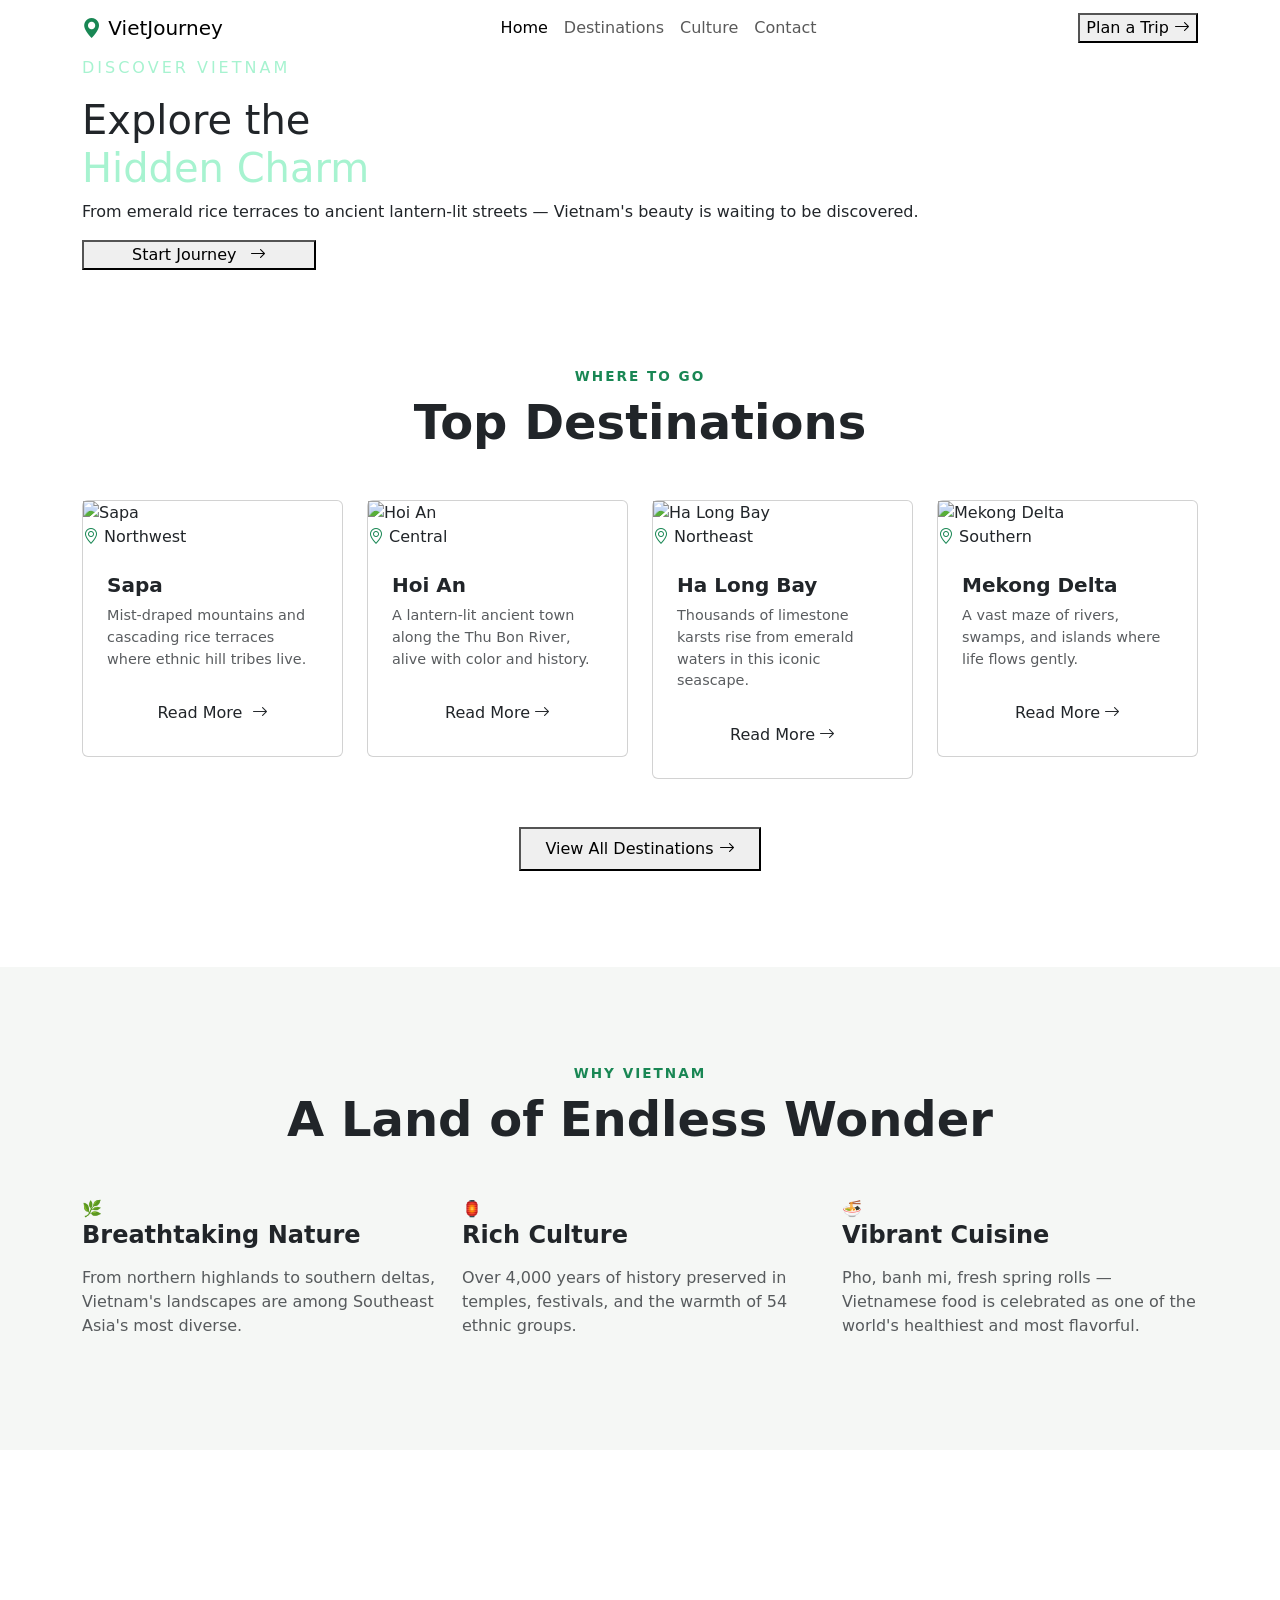
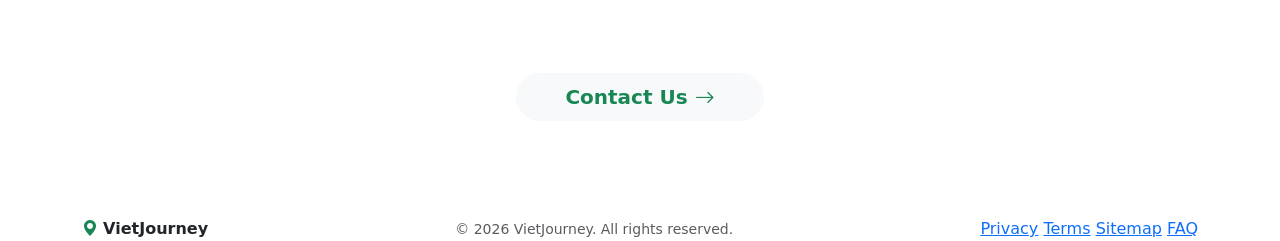
==== index.html @ a38e1f39 "Add files via upload" ====
<!DOCTYPE html>
<html lang="vi">
<head>
    <meta charset="UTF-8">
    <meta name="viewport" content="width=device-width, initial-scale=1.0">
    <title>VietJourney | Khám phá vẻ đẹp tiềm ẩn</title>
    
    <!-- Google Fonts: Plus Jakarta Sans -->
    <link rel="preconnect" href="https://fonts.googleapis.com">
    <link rel="preconnect" href="https://fonts.gstatic.com" crossorigin>
    <link href="https://fonts.googleapis.com/css2?family=Playfair+Display:ital,wght@0,400;0,600;0,700;1,400&family=Plus+Jakarta+Sans:wght@400;500;600;700&display=swap" rel="stylesheet">
    
    <!-- Bootstrap 5 CSS -->
    <link href="https://cdn.jsdelivr.net/npm/bootstrap@5.3.2/dist/css/bootstrap.min.css" rel="stylesheet">
    
    <!-- Bootstrap Icons -->
    <link rel="stylesheet" href="https://cdn.jsdelivr.net/npm/bootstrap-icons@1.11.1/font/bootstrap-icons.css">
    <link rel="stylesheet" href="assets/css/style.css">

</head>
<body>

    <!-- THỂ ĐIỀU HƯỚNG (NAVBAR) -->
    <nav class="navbar navbar-expand-lg sticky-top">
        <div class="container">
            <a class="navbar-brand" href="index.html">
                <i class="bi bi-geo-alt-fill text-success"></i> VietJourney
            </a>
            <button class="navbar-toggler" type="button" data-bs-toggle="collapse" data-bs-target="#navbarNav">
                <span class="navbar-toggler-icon"></span>
            </button>
            <div class="collapse navbar-collapse justify-content-center" id="navbarNav">
                <ul class="navbar-nav">
                    <li class="nav-item"><a class="nav-link active" href="index.html">Home</a></li>
                    <li class="nav-item"><a class="nav-link" href="destinations.html">Destinations</a></li>
                    <li class="nav-item"><a class="nav-link" href="culture.html">Culture</a></li>
                    <li class="nav-item"><a class="nav-link" href="contact.html">Contact</a></li>
                </ul>
            </div>
            <div class="d-none d-lg-block">
                <button class="btn-custom"onclick="window.location.href='contact.html'">Plan a Trip <i class="bi bi-arrow-right"></i></button>
            </div>
        </div>
    </nav>

    <!-- PHẦN MỞ ĐẦU (HERO BANNER) -->
    <section class="hero-section">
        <div class="container">
            <p class="text-uppercase tracking-wide mb-3" style="letter-spacing: 3px; font-weight: 500; color: #a7f3d0;">Discover Vietnam</p>
            <h1 class="hero-title">Explore the<br><span style="color: #a7f3d0;">Hidden Charm</span></h1>
            <p class="hero-subtitle">From emerald rice terraces to ancient lantern-lit streets — Vietnam's beauty is waiting to be discovered.</p>
            <button class="btn-custom btn-lg px-5"onclick="window.location.href='destinations.html'">Start Journey <i class="bi bi-arrow-right ms-2"></i></button>
        </div>
    </section>

    <!-- DANH SÁCH ĐIỂM ĐẾN (TOP DESTINATIONS) -->
    <section class="py-5 my-5">
        <div class="container">
            <div class="text-center mb-5">
                <p class="text-uppercase fw-bold text-success mb-2" style="letter-spacing: 2px; font-size: 0.85rem;">Where to go</p>
                <h2 class="fw-bold display-5">Top Destinations</h2>
            </div>

            <div class="row g-4">
                <!-- Card Sapa -->
                <div class="col-md-6 col-lg-3">
                    <div class="card destination-card">
                        <div class="card-img-wrapper">
                            <img src="assets/images/sapa.jpg" alt="Sapa">
                            <div class="location-tag"><i class="bi bi-geo-alt text-success"></i> Northwest</div>
                        </div>
                        <div class="card-body d-flex flex-column p-4">
                            <h5 class="card-title fw-bold">Sapa</h5>
                            <p class="card-text text-muted mb-4" style="font-size: 0.9rem;">Mist-draped mountains and cascading rice terraces where ethnic hill tribes live.</p>
                            <a href="detail.html?id=sapa" class="btn btn-outline-custom w-100 mt-auto">Read More <i class="bi bi-arrow-right ms-1"></i></a>
                        </div>
                    </div>
                </div>

                <!-- Card Hội An -->
                <div class="col-md-6 col-lg-3">
                    <div class="card destination-card">
                        <div class="card-img-wrapper">
                            <img src="https://images.unsplash.com/photo-1559592413-7cec4d0cae2b?ixlib=rb-4.0.3&auto=format&fit=crop&w=600&q=80" alt="Hoi An">
                            <div class="location-tag"><i class="bi bi-geo-alt text-success"></i> Central</div>
                        </div>
                        <div class="card-body d-flex flex-column p-4">
                            <h5 class="card-title fw-bold">Hoi An</h5>
                            <p class="card-text text-muted mb-4" style="font-size: 0.9rem;">A lantern-lit ancient town along the Thu Bon River, alive with color and history.</p>
                            <a href="detail.html?id=hoian" class="btn btn-outline-custom w-100 mt-auto">Read More<i class="bi bi-arrow-right ms-1"></i></a>
                        </div>
                    </div>
                </div>

                <!-- Card Hạ Long -->
                <div class="col-md-6 col-lg-3">
                    <div class="card destination-card">
                        <div class="card-img-wrapper">
                            <img src="https://images.unsplash.com/photo-1528127269322-539801943592?ixlib=rb-4.0.3&auto=format&fit=crop&w=600&q=80" alt="Ha Long Bay">
                            <div class="location-tag"><i class="bi bi-geo-alt text-success"></i> Northeast</div>
                        </div>
                        <div class="card-body d-flex flex-column p-4">
                            <h5 class="card-title fw-bold">Ha Long Bay</h5>
                            <p class="card-text text-muted mb-4" style="font-size: 0.9rem;">Thousands of limestone karsts rise from emerald waters in this iconic seascape.</p>
                            <a href="detail.html?id=halong" class="btn btn-outline-custom w-100 mt-auto">Read More<i class="bi bi-arrow-right ms-1"></i></a>
                        </div>
                    </div>
                </div>

                <!-- Card Mekong -->
                <div class="col-md-6 col-lg-3">
                    <div class="card destination-card">
                        <div class="card-img-wrapper">
                            <img src="assets/images/mekongdelta.jpg" alt="Mekong Delta">
                            <div class="location-tag"><i class="bi bi-geo-alt text-success"></i> Southern</div>
                        </div>
                        <div class="card-body d-flex flex-column p-4">
                            <h5 class="card-title fw-bold">Mekong Delta</h5>
                            <p class="card-text text-muted mb-4" style="font-size: 0.9rem;">A vast maze of rivers, swamps, and islands where life flows gently.</p>
                            <a href="detail.html?id=mekongdelta" class="btn btn-outline-custom w-100 mt-auto">Read More<i class="bi bi-arrow-right ms-1"></i></a>
                        </div>
                    </div>
                </div>
            </div>

            <div class="text-center mt-5">
                <button class="btn-custom px-4 py-2"onclick="window.location.href='destinations.html'">View All Destinations <i class="bi bi-arrow-right"></i></button>
            </div>
        </div>
    </section>

    <!-- VÌ SAO CHỌN VIỆT NAM (WHY VIETNAM) -->
    <section class="py-5" style="background-color: #F5F7F5;">
        <div class="container py-5">
            <div class="text-center mb-5">
                <p class="text-uppercase fw-bold text-success mb-2" style="letter-spacing: 2px; font-size: 0.85rem;">Why Vietnam</p>
                <h2 class="fw-bold display-5">A Land of Endless Wonder</h2>
            </div>

            <div class="row g-4">
                <div class="col-md-4">
                    <div class="feature-card">
                        <div class="feature-icon">🌿</div>
                        <h4 class="fw-bold mb-3">Breathtaking Nature</h4>
                        <p class="text-muted">From northern highlands to southern deltas, Vietnam's landscapes are among Southeast Asia's most diverse.</p>
                    </div>
                </div>
                <div class="col-md-4">
                    <div class="feature-card">
                        <div class="feature-icon">🏮</div>
                        <h4 class="fw-bold mb-3">Rich Culture</h4>
                        <p class="text-muted">Over 4,000 years of history preserved in temples, festivals, and the warmth of 54 ethnic groups.</p>
                    </div>
                </div>
                <div class="col-md-4">
                    <div class="feature-card">
                        <div class="feature-icon">🍜</div>
                        <h4 class="fw-bold mb-3">Vibrant Cuisine</h4>
                        <p class="text-muted">Pho, banh mi, fresh spring rolls — Vietnamese food is celebrated as one of the world's healthiest and most flavorful.</p>
                    </div>
                </div>
            </div>
        </div>
    </section>

    <!-- CTA SECTION -->
    <section class="py-5 text-center" style="background-color: var(--primary-green); color: white;">
        <div class="container py-5">
            <h2 class="display-5 fw-bold mb-3">Ready to Start Your Journey?</h2>
            <p class="lead mb-4 opacity-75">Let us craft an unforgettable Vietnamese experience tailored just for you.</p>
            <a href="contact.html" class="btn btn-light btn-lg px-5 rounded-pill fw-bold text-success">Contact Us <i class="bi bi-arrow-right"></i></a>
        </div>
    </section>

    <!-- FOOTER -->
    <footer class="footer">
        <div class="container d-flex flex-column flex-md-row justify-content-between align-items-center">
            <div class="mb-3 mb-md-0">
                <i class="bi bi-geo-alt-fill text-success"></i> <span class="fw-bold">VietJourney</span>
            </div>
            <div class="text-muted small mb-3 mb-md-0">
                &copy; 2026 VietJourney. All rights reserved.
            </div>
            <div>
                <a href="#" class="btn-action" data-action="coming-soon">Privacy</a>
                <a href="#" class="btn-action" data-action="coming-soon">Terms</a>
                <a href="#" class="btn-action" data-action="coming-soon">Sitemap</a>
                <a href="#" class="btn-action" data-action="coming-soon">FAQ</a>
            </div>
        </div>
    </footer>
    <script src="assets/js/script.js"></script>
    <!-- Bootstrap JS -->
    <script src="https://cdn.jsdelivr.net/npm/bootstrap@5.3.2/dist/js/bootstrap.bundle.min.js"></script>
</body>
</html>
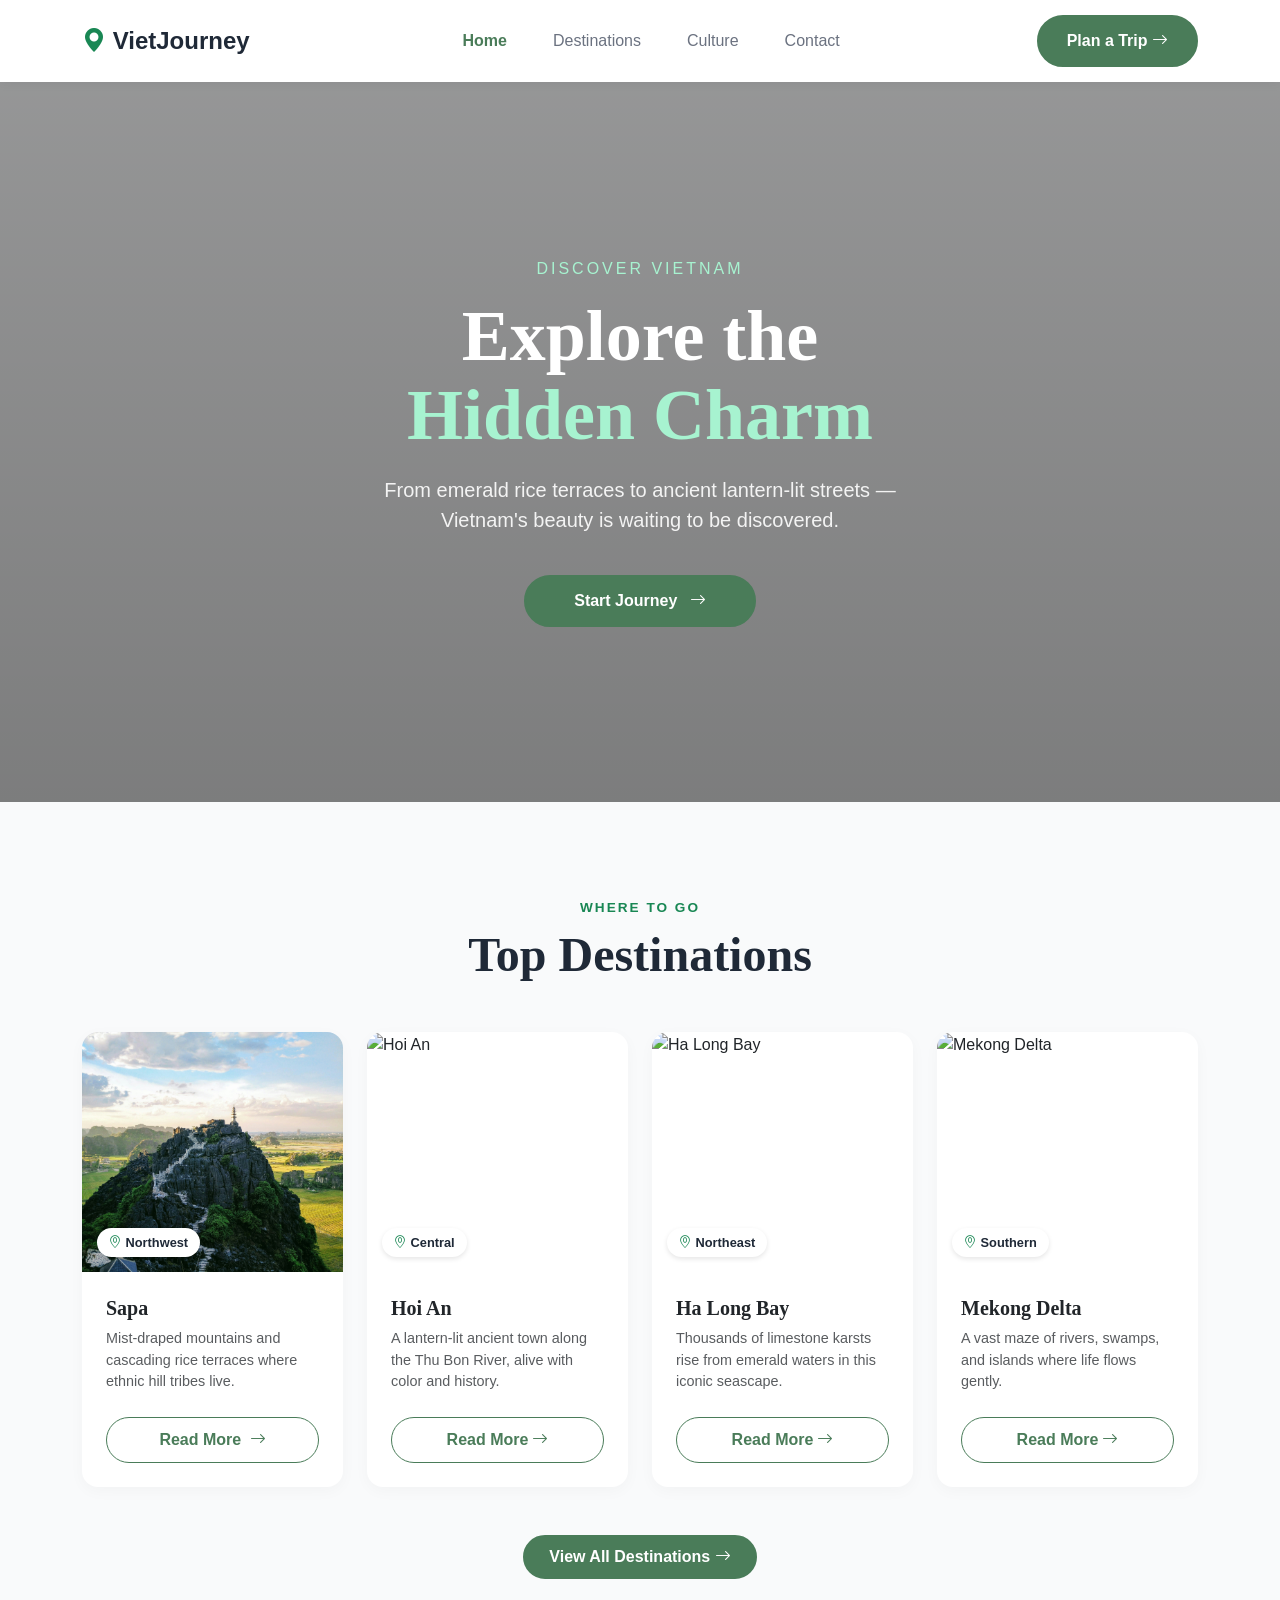
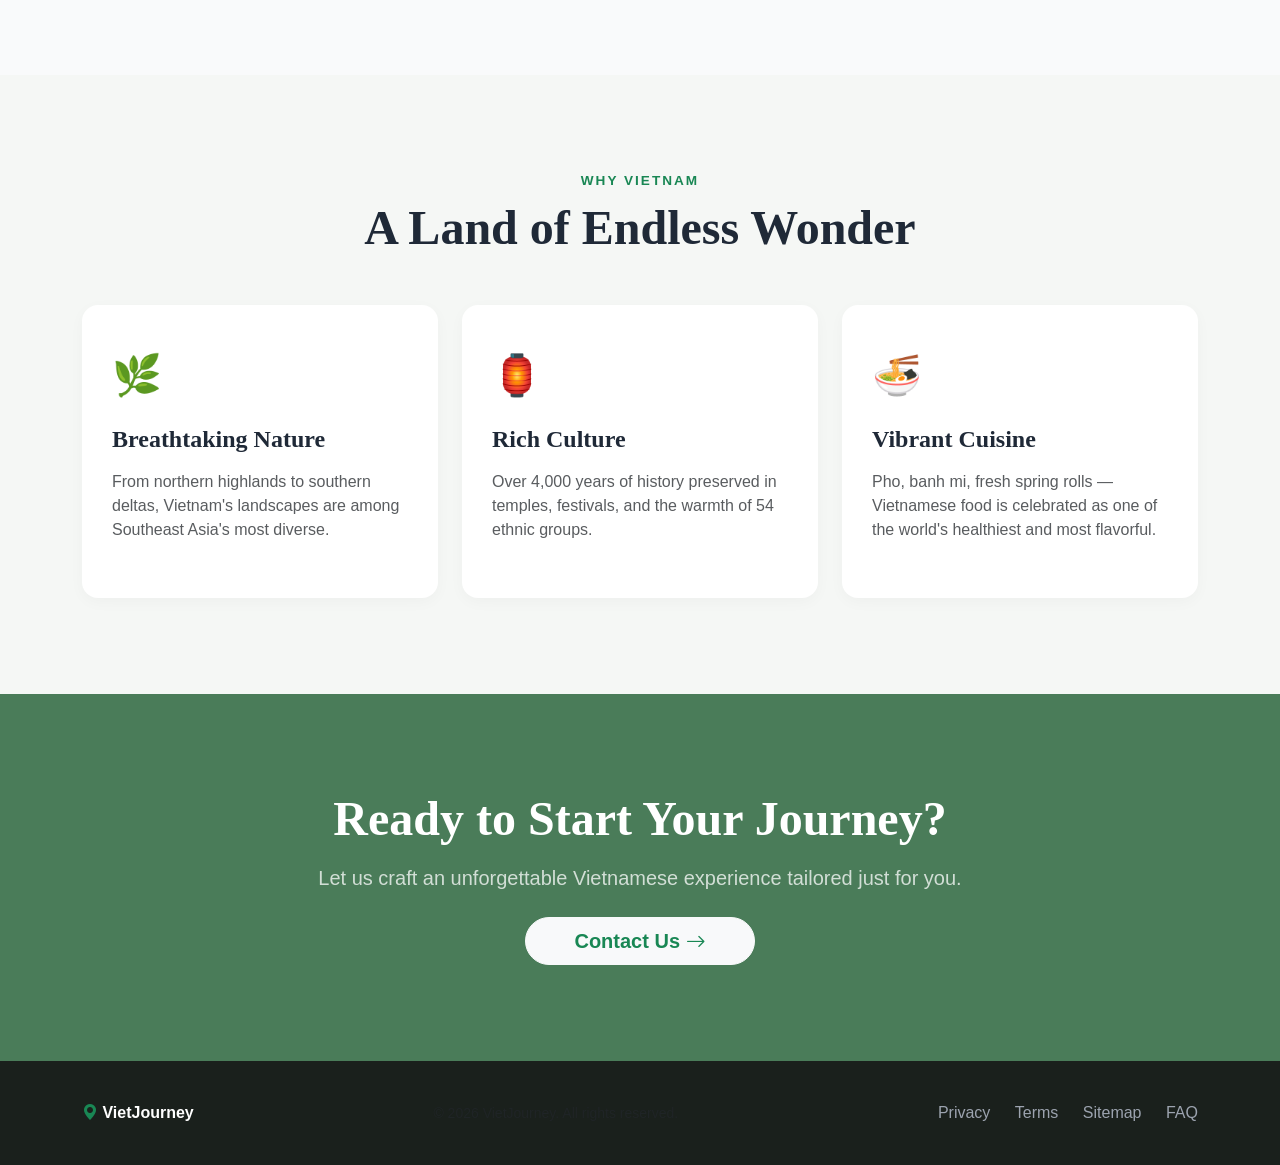
==== commit c23783dd: "Tải toàn bộ đồ án lên" ====
--- a/index.html
+++ b/index.html
@@ -1,196 +1,196 @@
-<!DOCTYPE html>
-<html lang="vi">
-<head>
-    <meta charset="UTF-8">
-    <meta name="viewport" content="width=device-width, initial-scale=1.0">
-    <title>VietJourney | Khám phá vẻ đẹp tiềm ẩn</title>
-    
-    <!-- Google Fonts: Plus Jakarta Sans -->
-    <link rel="preconnect" href="https://fonts.googleapis.com">
-    <link rel="preconnect" href="https://fonts.gstatic.com" crossorigin>
-    <link href="https://fonts.googleapis.com/css2?family=Playfair+Display:ital,wght@0,400;0,600;0,700;1,400&family=Plus+Jakarta+Sans:wght@400;500;600;700&display=swap" rel="stylesheet">
-    
-    <!-- Bootstrap 5 CSS -->
-    <link href="https://cdn.jsdelivr.net/npm/bootstrap@5.3.2/dist/css/bootstrap.min.css" rel="stylesheet">
-    
-    <!-- Bootstrap Icons -->
-    <link rel="stylesheet" href="https://cdn.jsdelivr.net/npm/bootstrap-icons@1.11.1/font/bootstrap-icons.css">
-    <link rel="stylesheet" href="assets/css/style.css">
-
-</head>
-<body>
-
-    <!-- THỂ ĐIỀU HƯỚNG (NAVBAR) -->
-    <nav class="navbar navbar-expand-lg sticky-top">
-        <div class="container">
-            <a class="navbar-brand" href="index.html">
-                <i class="bi bi-geo-alt-fill text-success"></i> VietJourney
-            </a>
-            <button class="navbar-toggler" type="button" data-bs-toggle="collapse" data-bs-target="#navbarNav">
-                <span class="navbar-toggler-icon"></span>
-            </button>
-            <div class="collapse navbar-collapse justify-content-center" id="navbarNav">
-                <ul class="navbar-nav">
-                    <li class="nav-item"><a class="nav-link active" href="index.html">Home</a></li>
-                    <li class="nav-item"><a class="nav-link" href="destinations.html">Destinations</a></li>
-                    <li class="nav-item"><a class="nav-link" href="culture.html">Culture</a></li>
-                    <li class="nav-item"><a class="nav-link" href="contact.html">Contact</a></li>
-                </ul>
-            </div>
-            <div class="d-none d-lg-block">
-                <button class="btn-custom"onclick="window.location.href='contact.html'">Plan a Trip <i class="bi bi-arrow-right"></i></button>
-            </div>
-        </div>
-    </nav>
-
-    <!-- PHẦN MỞ ĐẦU (HERO BANNER) -->
-    <section class="hero-section">
-        <div class="container">
-            <p class="text-uppercase tracking-wide mb-3" style="letter-spacing: 3px; font-weight: 500; color: #a7f3d0;">Discover Vietnam</p>
-            <h1 class="hero-title">Explore the<br><span style="color: #a7f3d0;">Hidden Charm</span></h1>
-            <p class="hero-subtitle">From emerald rice terraces to ancient lantern-lit streets — Vietnam's beauty is waiting to be discovered.</p>
-            <button class="btn-custom btn-lg px-5"onclick="window.location.href='destinations.html'">Start Journey <i class="bi bi-arrow-right ms-2"></i></button>
-        </div>
-    </section>
-
-    <!-- DANH SÁCH ĐIỂM ĐẾN (TOP DESTINATIONS) -->
-    <section class="py-5 my-5">
-        <div class="container">
-            <div class="text-center mb-5">
-                <p class="text-uppercase fw-bold text-success mb-2" style="letter-spacing: 2px; font-size: 0.85rem;">Where to go</p>
-                <h2 class="fw-bold display-5">Top Destinations</h2>
-            </div>
-
-            <div class="row g-4">
-                <!-- Card Sapa -->
-                <div class="col-md-6 col-lg-3">
-                    <div class="card destination-card">
-                        <div class="card-img-wrapper">
-                            <img src="assets/images/sapa.jpg" alt="Sapa">
-                            <div class="location-tag"><i class="bi bi-geo-alt text-success"></i> Northwest</div>
-                        </div>
-                        <div class="card-body d-flex flex-column p-4">
-                            <h5 class="card-title fw-bold">Sapa</h5>
-                            <p class="card-text text-muted mb-4" style="font-size: 0.9rem;">Mist-draped mountains and cascading rice terraces where ethnic hill tribes live.</p>
-                            <a href="detail.html?id=sapa" class="btn btn-outline-custom w-100 mt-auto">Read More <i class="bi bi-arrow-right ms-1"></i></a>
-                        </div>
-                    </div>
-                </div>
-
-                <!-- Card Hội An -->
-                <div class="col-md-6 col-lg-3">
-                    <div class="card destination-card">
-                        <div class="card-img-wrapper">
-                            <img src="https://images.unsplash.com/photo-1559592413-7cec4d0cae2b?ixlib=rb-4.0.3&auto=format&fit=crop&w=600&q=80" alt="Hoi An">
-                            <div class="location-tag"><i class="bi bi-geo-alt text-success"></i> Central</div>
-                        </div>
-                        <div class="card-body d-flex flex-column p-4">
-                            <h5 class="card-title fw-bold">Hoi An</h5>
-                            <p class="card-text text-muted mb-4" style="font-size: 0.9rem;">A lantern-lit ancient town along the Thu Bon River, alive with color and history.</p>
-                            <a href="detail.html?id=hoian" class="btn btn-outline-custom w-100 mt-auto">Read More<i class="bi bi-arrow-right ms-1"></i></a>
-                        </div>
-                    </div>
-                </div>
-
-                <!-- Card Hạ Long -->
-                <div class="col-md-6 col-lg-3">
-                    <div class="card destination-card">
-                        <div class="card-img-wrapper">
-                            <img src="https://images.unsplash.com/photo-1528127269322-539801943592?ixlib=rb-4.0.3&auto=format&fit=crop&w=600&q=80" alt="Ha Long Bay">
-                            <div class="location-tag"><i class="bi bi-geo-alt text-success"></i> Northeast</div>
-                        </div>
-                        <div class="card-body d-flex flex-column p-4">
-                            <h5 class="card-title fw-bold">Ha Long Bay</h5>
-                            <p class="card-text text-muted mb-4" style="font-size: 0.9rem;">Thousands of limestone karsts rise from emerald waters in this iconic seascape.</p>
-                            <a href="detail.html?id=halong" class="btn btn-outline-custom w-100 mt-auto">Read More<i class="bi bi-arrow-right ms-1"></i></a>
-                        </div>
-                    </div>
-                </div>
-
-                <!-- Card Mekong -->
-                <div class="col-md-6 col-lg-3">
-                    <div class="card destination-card">
-                        <div class="card-img-wrapper">
-                            <img src="assets/images/mekongdelta.jpg" alt="Mekong Delta">
-                            <div class="location-tag"><i class="bi bi-geo-alt text-success"></i> Southern</div>
-                        </div>
-                        <div class="card-body d-flex flex-column p-4">
-                            <h5 class="card-title fw-bold">Mekong Delta</h5>
-                            <p class="card-text text-muted mb-4" style="font-size: 0.9rem;">A vast maze of rivers, swamps, and islands where life flows gently.</p>
-                            <a href="detail.html?id=mekongdelta" class="btn btn-outline-custom w-100 mt-auto">Read More<i class="bi bi-arrow-right ms-1"></i></a>
-                        </div>
-                    </div>
-                </div>
-            </div>
-
-            <div class="text-center mt-5">
-                <button class="btn-custom px-4 py-2"onclick="window.location.href='destinations.html'">View All Destinations <i class="bi bi-arrow-right"></i></button>
-            </div>
-        </div>
-    </section>
-
-    <!-- VÌ SAO CHỌN VIỆT NAM (WHY VIETNAM) -->
-    <section class="py-5" style="background-color: #F5F7F5;">
-        <div class="container py-5">
-            <div class="text-center mb-5">
-                <p class="text-uppercase fw-bold text-success mb-2" style="letter-spacing: 2px; font-size: 0.85rem;">Why Vietnam</p>
-                <h2 class="fw-bold display-5">A Land of Endless Wonder</h2>
-            </div>
-
-            <div class="row g-4">
-                <div class="col-md-4">
-                    <div class="feature-card">
-                        <div class="feature-icon">🌿</div>
-                        <h4 class="fw-bold mb-3">Breathtaking Nature</h4>
-                        <p class="text-muted">From northern highlands to southern deltas, Vietnam's landscapes are among Southeast Asia's most diverse.</p>
-                    </div>
-                </div>
-                <div class="col-md-4">
-                    <div class="feature-card">
-                        <div class="feature-icon">🏮</div>
-                        <h4 class="fw-bold mb-3">Rich Culture</h4>
-                        <p class="text-muted">Over 4,000 years of history preserved in temples, festivals, and the warmth of 54 ethnic groups.</p>
-                    </div>
-                </div>
-                <div class="col-md-4">
-                    <div class="feature-card">
-                        <div class="feature-icon">🍜</div>
-                        <h4 class="fw-bold mb-3">Vibrant Cuisine</h4>
-                        <p class="text-muted">Pho, banh mi, fresh spring rolls — Vietnamese food is celebrated as one of the world's healthiest and most flavorful.</p>
-                    </div>
-                </div>
-            </div>
-        </div>
-    </section>
-
-    <!-- CTA SECTION -->
-    <section class="py-5 text-center" style="background-color: var(--primary-green); color: white;">
-        <div class="container py-5">
-            <h2 class="display-5 fw-bold mb-3">Ready to Start Your Journey?</h2>
-            <p class="lead mb-4 opacity-75">Let us craft an unforgettable Vietnamese experience tailored just for you.</p>
-            <a href="contact.html" class="btn btn-light btn-lg px-5 rounded-pill fw-bold text-success">Contact Us <i class="bi bi-arrow-right"></i></a>
-        </div>
-    </section>
-
-    <!-- FOOTER -->
-    <footer class="footer">
-        <div class="container d-flex flex-column flex-md-row justify-content-between align-items-center">
-            <div class="mb-3 mb-md-0">
-                <i class="bi bi-geo-alt-fill text-success"></i> <span class="fw-bold">VietJourney</span>
-            </div>
-            <div class="text-muted small mb-3 mb-md-0">
-                &copy; 2026 VietJourney. All rights reserved.
-            </div>
-            <div>
-                <a href="#" class="btn-action" data-action="coming-soon">Privacy</a>
-                <a href="#" class="btn-action" data-action="coming-soon">Terms</a>
-                <a href="#" class="btn-action" data-action="coming-soon">Sitemap</a>
-                <a href="#" class="btn-action" data-action="coming-soon">FAQ</a>
-            </div>
-        </div>
-    </footer>
-    <script src="assets/js/script.js"></script>
-    <!-- Bootstrap JS -->
-    <script src="https://cdn.jsdelivr.net/npm/bootstrap@5.3.2/dist/js/bootstrap.bundle.min.js"></script>
-</body>
+<!DOCTYPE html>
+<html lang="vi">
+<head>
+    <meta charset="UTF-8">
+    <meta name="viewport" content="width=device-width, initial-scale=1.0">
+    <title>VietJourney | Khám phá vẻ đẹp tiềm ẩn</title>
+    
+    <!-- Google Fonts: Plus Jakarta Sans -->
+    <link rel="preconnect" href="https://fonts.googleapis.com">
+    <link rel="preconnect" href="https://fonts.gstatic.com" crossorigin>
+    <link href="https://fonts.googleapis.com/css2?family=Playfair+Display:ital,wght@0,400;0,600;0,700;1,400&family=Plus+Jakarta+Sans:wght@400;500;600;700&display=swap" rel="stylesheet">
+    
+    <!-- Bootstrap 5 CSS -->
+    <link href="https://cdn.jsdelivr.net/npm/bootstrap@5.3.2/dist/css/bootstrap.min.css" rel="stylesheet">
+    
+    <!-- Bootstrap Icons -->
+    <link rel="stylesheet" href="https://cdn.jsdelivr.net/npm/bootstrap-icons@1.11.1/font/bootstrap-icons.css">
+    <link rel="stylesheet" href="assets/css/style.css">
+
+</head>
+<body>
+
+    <!-- THỂ ĐIỀU HƯỚNG (NAVBAR) -->
+    <nav class="navbar navbar-expand-lg sticky-top">
+        <div class="container">
+            <a class="navbar-brand" href="index.html">
+                <i class="bi bi-geo-alt-fill text-success"></i> VietJourney
+            </a>
+            <button class="navbar-toggler" type="button" data-bs-toggle="collapse" data-bs-target="#navbarNav">
+                <span class="navbar-toggler-icon"></span>
+            </button>
+            <div class="collapse navbar-collapse justify-content-center" id="navbarNav">
+                <ul class="navbar-nav">
+                    <li class="nav-item"><a class="nav-link active" href="index.html">Home</a></li>
+                    <li class="nav-item"><a class="nav-link" href="destinations.html">Destinations</a></li>
+                    <li class="nav-item"><a class="nav-link" href="culture.html">Culture</a></li>
+                    <li class="nav-item"><a class="nav-link" href="contact.html">Contact</a></li>
+                </ul>
+            </div>
+            <div class="d-none d-lg-block">
+                <button class="btn-custom"onclick="window.location.href='contact.html'">Plan a Trip <i class="bi bi-arrow-right"></i></button>
+            </div>
+        </div>
+    </nav>
+
+    <!-- PHẦN MỞ ĐẦU (HERO BANNER) -->
+    <section class="hero-section">
+        <div class="container">
+            <p class="text-uppercase tracking-wide mb-3" style="letter-spacing: 3px; font-weight: 500; color: #a7f3d0;">Discover Vietnam</p>
+            <h1 class="hero-title">Explore the<br><span style="color: #a7f3d0;">Hidden Charm</span></h1>
+            <p class="hero-subtitle">From emerald rice terraces to ancient lantern-lit streets — Vietnam's beauty is waiting to be discovered.</p>
+            <button class="btn-custom btn-lg px-5"onclick="window.location.href='destinations.html'">Start Journey <i class="bi bi-arrow-right ms-2"></i></button>
+        </div>
+    </section>
+
+    <!-- DANH SÁCH ĐIỂM ĐẾN (TOP DESTINATIONS) -->
+    <section class="py-5 my-5">
+        <div class="container">
+            <div class="text-center mb-5">
+                <p class="text-uppercase fw-bold text-success mb-2" style="letter-spacing: 2px; font-size: 0.85rem;">Where to go</p>
+                <h2 class="fw-bold display-5">Top Destinations</h2>
+            </div>
+
+            <div class="row g-4">
+                <!-- Card Sapa -->
+                <div class="col-md-6 col-lg-3">
+                    <div class="card destination-card">
+                        <div class="card-img-wrapper">
+                            <img src="assets/images/sapa.jpg" alt="Sapa">
+                            <div class="location-tag"><i class="bi bi-geo-alt text-success"></i> Northwest</div>
+                        </div>
+                        <div class="card-body d-flex flex-column p-4">
+                            <h5 class="card-title fw-bold">Sapa</h5>
+                            <p class="card-text text-muted mb-4" style="font-size: 0.9rem;">Mist-draped mountains and cascading rice terraces where ethnic hill tribes live.</p>
+                            <a href="detail.html?id=sapa" class="btn btn-outline-custom w-100 mt-auto">Read More <i class="bi bi-arrow-right ms-1"></i></a>
+                        </div>
+                    </div>
+                </div>
+
+                <!-- Card Hội An -->
+                <div class="col-md-6 col-lg-3">
+                    <div class="card destination-card">
+                        <div class="card-img-wrapper">
+                            <img src="https://images.unsplash.com/photo-1559592413-7cec4d0cae2b?ixlib=rb-4.0.3&auto=format&fit=crop&w=600&q=80" alt="Hoi An">
+                            <div class="location-tag"><i class="bi bi-geo-alt text-success"></i> Central</div>
+                        </div>
+                        <div class="card-body d-flex flex-column p-4">
+                            <h5 class="card-title fw-bold">Hoi An</h5>
+                            <p class="card-text text-muted mb-4" style="font-size: 0.9rem;">A lantern-lit ancient town along the Thu Bon River, alive with color and history.</p>
+                            <a href="detail.html?id=hoian" class="btn btn-outline-custom w-100 mt-auto">Read More<i class="bi bi-arrow-right ms-1"></i></a>
+                        </div>
+                    </div>
+                </div>
+
+                <!-- Card Hạ Long -->
+                <div class="col-md-6 col-lg-3">
+                    <div class="card destination-card">
+                        <div class="card-img-wrapper">
+                            <img src="https://images.unsplash.com/photo-1528127269322-539801943592?ixlib=rb-4.0.3&auto=format&fit=crop&w=600&q=80" alt="Ha Long Bay">
+                            <div class="location-tag"><i class="bi bi-geo-alt text-success"></i> Northeast</div>
+                        </div>
+                        <div class="card-body d-flex flex-column p-4">
+                            <h5 class="card-title fw-bold">Ha Long Bay</h5>
+                            <p class="card-text text-muted mb-4" style="font-size: 0.9rem;">Thousands of limestone karsts rise from emerald waters in this iconic seascape.</p>
+                            <a href="detail.html?id=halong" class="btn btn-outline-custom w-100 mt-auto">Read More<i class="bi bi-arrow-right ms-1"></i></a>
+                        </div>
+                    </div>
+                </div>
+
+                <!-- Card Mekong -->
+                <div class="col-md-6 col-lg-3">
+                    <div class="card destination-card">
+                        <div class="card-img-wrapper">
+                            <img src="assets/images/mekongdelta.jpg" alt="Mekong Delta">
+                            <div class="location-tag"><i class="bi bi-geo-alt text-success"></i> Southern</div>
+                        </div>
+                        <div class="card-body d-flex flex-column p-4">
+                            <h5 class="card-title fw-bold">Mekong Delta</h5>
+                            <p class="card-text text-muted mb-4" style="font-size: 0.9rem;">A vast maze of rivers, swamps, and islands where life flows gently.</p>
+                            <a href="detail.html?id=mekongdelta" class="btn btn-outline-custom w-100 mt-auto">Read More<i class="bi bi-arrow-right ms-1"></i></a>
+                        </div>
+                    </div>
+                </div>
+            </div>
+
+            <div class="text-center mt-5">
+                <button class="btn-custom px-4 py-2"onclick="window.location.href='destinations.html'">View All Destinations <i class="bi bi-arrow-right"></i></button>
+            </div>
+        </div>
+    </section>
+
+    <!-- VÌ SAO CHỌN VIỆT NAM (WHY VIETNAM) -->
+    <section class="py-5" style="background-color: #F5F7F5;">
+        <div class="container py-5">
+            <div class="text-center mb-5">
+                <p class="text-uppercase fw-bold text-success mb-2" style="letter-spacing: 2px; font-size: 0.85rem;">Why Vietnam</p>
+                <h2 class="fw-bold display-5">A Land of Endless Wonder</h2>
+            </div>
+
+            <div class="row g-4">
+                <div class="col-md-4">
+                    <div class="feature-card">
+                        <div class="feature-icon">🌿</div>
+                        <h4 class="fw-bold mb-3">Breathtaking Nature</h4>
+                        <p class="text-muted">From northern highlands to southern deltas, Vietnam's landscapes are among Southeast Asia's most diverse.</p>
+                    </div>
+                </div>
+                <div class="col-md-4">
+                    <div class="feature-card">
+                        <div class="feature-icon">🏮</div>
+                        <h4 class="fw-bold mb-3">Rich Culture</h4>
+                        <p class="text-muted">Over 4,000 years of history preserved in temples, festivals, and the warmth of 54 ethnic groups.</p>
+                    </div>
+                </div>
+                <div class="col-md-4">
+                    <div class="feature-card">
+                        <div class="feature-icon">🍜</div>
+                        <h4 class="fw-bold mb-3">Vibrant Cuisine</h4>
+                        <p class="text-muted">Pho, banh mi, fresh spring rolls — Vietnamese food is celebrated as one of the world's healthiest and most flavorful.</p>
+                    </div>
+                </div>
+            </div>
+        </div>
+    </section>
+
+    <!-- CTA SECTION -->
+    <section class="py-5 text-center" style="background-color: var(--primary-green); color: white;">
+        <div class="container py-5">
+            <h2 class="display-5 fw-bold mb-3">Ready to Start Your Journey?</h2>
+            <p class="lead mb-4 opacity-75">Let us craft an unforgettable Vietnamese experience tailored just for you.</p>
+            <a href="contact.html" class="btn btn-light btn-lg px-5 rounded-pill fw-bold text-success">Contact Us <i class="bi bi-arrow-right"></i></a>
+        </div>
+    </section>
+
+    <!-- FOOTER -->
+    <footer class="footer">
+        <div class="container d-flex flex-column flex-md-row justify-content-between align-items-center">
+            <div class="mb-3 mb-md-0">
+                <i class="bi bi-geo-alt-fill text-success"></i> <span class="fw-bold">VietJourney</span>
+            </div>
+            <div class="text-muted small mb-3 mb-md-0">
+                &copy; 2026 VietJourney. All rights reserved.
+            </div>
+            <div>
+                <a href="#" class="btn-action" data-action="coming-soon">Privacy</a>
+                <a href="#" class="btn-action" data-action="coming-soon">Terms</a>
+                <a href="#" class="btn-action" data-action="coming-soon">Sitemap</a>
+                <a href="#" class="btn-action" data-action="coming-soon">FAQ</a>
+            </div>
+        </div>
+    </footer>
+    <script src="assets/js/script.js"></script>
+    <!-- Bootstrap JS -->
+    <script src="https://cdn.jsdelivr.net/npm/bootstrap@5.3.2/dist/js/bootstrap.bundle.min.js"></script>
+</body>
 </html>
--- a/assets/css/style.css
+++ b/assets/css/style.css
@@ -0,0 +1,414 @@
+:root {
+    --primary-green: #4A7C59;
+    --dark-green: #36553F;
+    --bg-light: #F9FAFB;
+    --text-dark: #1F2937;
+    --text-gray: #6B7280;
+    --font-heading: 'Playfair Display', serif;
+    --font-body: 'Plus Jakarta Sans', sans-serif;
+}
+
+body {
+    font-family: 'Plus Jakarta Sans', sans-serif;
+    background-color: var(--bg-light);
+    color: var(--text-dark);
+    }
+/* Ép các Tiêu đề dùng Font có chân sang trọng */
+h1, h2, h3, h4, h5, h6, .hero-title, .display-5 {
+    font-family: var(--font-heading);
+    }
+/* === NAVBAR === */
+.navbar {
+    background-color: #ffffff;
+    box-shadow: 0 2px 10px rgba(0,0,0,0.05);
+    padding: 15px 0;
+    }
+.navbar-brand { font-weight: 700; color: var(--text-dark); font-size: 1.5rem; }
+.nav-link { font-weight: 500; color: var(--text-gray); margin: 0 15px; transition: 0.3s; }
+.nav-link:hover { color: var(--primary-green); }
+.nav-link.active { color: var(--primary-green) !important; font-weight: 600; }
+.hero-section {
+    height: 80vh;
+    min-height: 600px;
+    background: linear-gradient(rgba(0, 0, 0, 0.4), rgba(0, 0, 0, 0.5)), url('https://images.unsplash.com/photo-1559592413-7cec4d0cae2b?ixlib=rb-4.0.3&auto=format&fit=crop&w=1920&q=80') center/cover no-repeat;
+    display: flex;
+    align-items: center;
+    justify-content: center;
+    text-align: center;
+    color: white;
+    }
+.hero-title { font-size: 4.5rem; font-weight: 700; margin-bottom: 20px; line-height: 1.1; }
+.hero-subtitle { font-size: 1.25rem; font-weight: 400; opacity: 0.9; max-width: 600px; margin: 0 auto 40px; }
+
+/* === CARD ĐIỂM ĐẾN === */
+.destination-card {
+    border: none;
+    border-radius: 16px;
+    overflow: hidden;
+    box-shadow: 0 4px 15px rgba(0,0,0,0.05);
+    transition: transform 0.3s ease;
+    height: 100%;
+}
+.destination-card:hover { transform: translateY(-10px); box-shadow: 0 10px 25px rgba(0,0,0,0.1); }
+.card-img-wrapper { position: relative; height: 220px; }
+.card-img-wrapper img { width: 100%; height: 100%; object-fit: cover; }
+.location-tag {
+    position: absolute;
+    bottom: 15px;
+    left: 15px;
+    background: white;
+    padding: 5px 12px;
+    border-radius: 50px;
+    font-size: 0.8rem;
+    font-weight: 600;
+    color: var(--text-dark);
+    box-shadow: 0 2px 5px rgba(0,0,0,0.1);
+}
+
+/* === WHY VIETNAM SECTION === */
+.feature-card {
+    background: white;
+    padding: 40px 30px;
+    border-radius: 16px;
+    height: 100%;
+    border: none;
+    box-shadow: 0 4px 15px rgba(0,0,0,0.03);
+}
+.feature-icon { font-size: 2.5rem; margin-bottom: 20px; color: var(--primary-green); }
+/* === HERO BANNER (XANH SẪM) === */
+        .hero-destinations {
+            /* Thêm ảnh nền kết hợp dải màu tối lồng vào nhau */
+            background: linear-gradient(rgba(0, 0, 0, 0.4), rgba(0, 0, 0, 0.7)), 
+            url('https://images.unsplash.com/photo-1528127269322-539801943592?q=80&w=1920') center/cover no-repeat;
+            padding: 100px 0 120px 0; /* Giữ nguyên padding để chứa thanh filter */
+            color: white;
+            text-align: center;
+            background-color: var(--dark-green); /* Màu nền dự phòng nếu ảnh bị lỗi */
+        }
+
+        /* === THANH BỘ LỌC (FILTER BAR) === */
+        .filter-wrapper {
+            margin-top: -35px; /* Kéo ngược lên đè vào phần xanh sẫm */
+            position: relative;
+            z-index: 10;
+        }
+        .filter-bar {
+            background: white;
+            border-radius: 50px;
+            padding: 10px 20px;
+            display: inline-flex;
+            align-items: center;
+            gap: 15px;
+            box-shadow: 0 10px 25px rgba(0,0,0,0.05);
+            flex-wrap: wrap;
+            justify-content: center;
+        }
+        .filter-btn {
+            background: transparent;
+            border: 1px solid #E5E7EB;
+            color: var(--text-gray);
+            border-radius: 50px;
+            padding: 8px 20px;
+            font-weight: 500;
+            display: flex;
+            align-items: center;
+            gap: 8px;
+            transition: all 0.2s;
+            text-decoration: none;
+        }
+        .filter-btn:hover { border-color: var(--primary-green); color: var(--primary-green); }
+        .filter-btn.active {
+            background-color: var(--primary-green);
+            color: white;
+            border-color: var(--primary-green);
+        }
+        .filter-badge {
+            background-color: #E5E7EB;
+            color: var(--text-dark);
+            border-radius: 50px;
+            padding: 2px 8px;
+            font-size: 0.75rem;
+            font-weight: 700;
+        }
+        .filter-btn.active .filter-badge {
+            background-color: rgba(255,255,255,0.3);
+            color: white;
+        }
+
+        /* === THẺ CARD ĐỊA ĐIỂM NÂNG CAO === */
+        .destination-card {
+            border: none;
+            border-radius: 16px;
+            overflow: hidden;
+            box-shadow: 0 4px 15px rgba(0,0,0,0.03);
+            transition: transform 0.3s ease;
+            height: 100%;
+            background: white;
+        }
+        .destination-card:hover { transform: translateY(-5px); box-shadow: 0 15px 30px rgba(0,0,0,0.08); }
+        .card-img-wrapper { position: relative; height: 240px; }
+        .card-img-wrapper img { width: 100%; height: 100%; object-fit: cover; }
+        
+        /* Các Tag nổi trên ảnh */
+        .tag-top-left {
+            position: absolute; top: 15px; left: 15px;
+            background: white; color: var(--text-dark);
+            padding: 4px 12px; border-radius: 50px; font-size: 0.75rem; font-weight: 600;
+        }
+        .tag-top-right {
+            position: absolute; top: 15px; right: 15px;
+            background: rgba(0,0,0,0.5); color: white; backdrop-filter: blur(4px);
+            padding: 4px 12px; border-radius: 50px; font-size: 0.75rem; font-weight: 600;
+        }
+        .tag-bottom-left {
+            position: absolute; bottom: 15px; left: 15px;
+            background: white; color: var(--text-dark);
+            padding: 4px 12px; border-radius: 50px; font-size: 0.75rem; font-weight: 600;
+        }
+
+        .rating-price { display: flex; justify-content: space-between; align-items: center; margin-bottom: 20px; }
+        .price-text { color: var(--primary-green); font-weight: 700; font-size: 1.1rem; }
+
+        /* === CTA BANNER GIỮA TRANG === */
+        .cta-banner {
+            background-color: var(--dark-green);
+            border-radius: 24px;
+            padding: 60px 20px;
+            color: white;
+            text-align: center;
+        }
+/* ==========================================
+   TRANG LIÊN HỆ (CONTACT PAGE)
+   ========================================== */
+
+/* 1. Hero Banner Liên hệ */
+.hero-contact {
+    height: 60vh;
+    min-height: 400px;
+    background: linear-gradient(rgba(0, 0, 0, 0.5), rgba(0, 0, 0, 0.7)), url('https://images.unsplash.com/photo-1596422846543-75c6fc197f07?q=80&w=1920') center/cover no-repeat;
+    display: flex;
+    align-items: center;
+    justify-content: center;
+    color: white;
+    text-align: center;
+    position: relative;
+}
+
+.hero-contact h1 {
+    font-size: 3.5rem;
+    font-weight: 700;
+    margin-bottom: 15px;
+}
+
+.hero-contact p {
+    font-size: 1.2rem;
+    opacity: 0.9;
+    max-width: 600px;
+    margin: 0 auto;
+}
+
+/* 2. Thẻ Thông tin Liên hệ (Contact Info Cards) */
+.contact-info-card {
+    background: white;
+    padding: 35px 25px;
+    border-radius: 16px;
+    text-align: center;
+    box-shadow: 0 10px 30px rgba(0,0,0,0.03);
+    transition: all 0.3s ease;
+    height: 100%;
+    border: 1px solid rgba(0,0,0,0.03);
+}
+
+.contact-info-card:hover {
+    transform: translateY(-8px);
+    box-shadow: 0 15px 35px rgba(0,0,0,0.08);
+}
+
+.contact-icon-wrapper {
+    width: 70px;
+    height: 70px;
+    background: #E8F5E9; /* Nền xanh lục nhạt */
+    color: var(--primary-green);
+    border-radius: 50%;
+    display: flex;
+    align-items: center;
+    justify-content: center;
+    font-size: 1.8rem;
+    margin: 0 auto 20px;
+    transition: all 0.3s ease;
+}
+
+/* Hiệu ứng đảo màu icon khi rê chuột vào thẻ */
+.contact-info-card:hover .contact-icon-wrapper {
+    background: var(--primary-green);
+    color: white;
+}
+
+/* 3. Khung Form Liên Hệ */
+.contact-form-wrapper {
+    background: white;
+    padding: 40px;
+    border-radius: 16px;
+    box-shadow: 0 10px 40px rgba(0,0,0,0.05);
+}
+
+/* Tùy chỉnh các ô nhập liệu (Input & Textarea) */
+.contact-form-wrapper .form-control {
+    background-color: #F9FAFB;
+    border: 1px solid #E5E7EB;
+    padding: 14px 20px;
+    border-radius: 8px;
+    transition: all 0.3s ease;
+    font-size: 0.95rem;
+}
+
+/* Hiệu ứng khi người dùng click vào ô nhập liệu (Focus) */
+.contact-form-wrapper .form-control:focus {
+    background-color: white;
+    border-color: var(--primary-green);
+    box-shadow: 0 0 0 4px rgba(39, 174, 96, 0.15); /* Vòng sáng viền xanh */
+}
+
+.contact-form-wrapper label {
+    font-weight: 500;
+    color: #374151;
+    margin-bottom: 8px;
+    font-size: 0.95rem;
+}
+
+/* 4. Khung Bản đồ (Google Maps) */
+.map-container {
+    border-radius: 16px;
+    overflow: hidden;
+    box-shadow: 0 10px 30px rgba(0,0,0,0.05);
+    height: 100%;
+    min-height: 450px;
+    border: 1px solid rgba(0,0,0,0.03);
+}
+
+.map-container iframe {
+    width: 100%;
+    height: 100%;
+    border: 0;
+}
+/* --- LƯỚI ẢNH GALLERY CSS GRID --- */
+.gallery-img { width: 100%; height: 100%; object-fit: cover; border-radius: 12px; }
+.photo-grid-container {
+    display: grid;
+    grid-template-columns: 1fr 1fr; /* Chia đúng 2 nửa 50/50 */
+    gap: 12px;
+}
+.photo-grid-right {
+    display: grid;
+    grid-template-columns: 1fr 1fr; /* Cột phải chia tiếp 2 cột nhỏ */
+    grid-template-rows: 1fr 1fr;    /* Cột phải chia tiếp 2 hàng nhỏ */
+    gap: 12px;
+}
+.grid-img {
+    width: 100%;
+    height: 100%;
+    object-fit: cover;
+    border-radius: 12px;
+}
+/* Tính toán kỹ: 200 + 200 + 12 (khoảng hở) = 412px (Bằng đúng ảnh to) */
+.img-large { height: 412px; }
+.img-small { height: 200px; }
+
+/* Responsive: Trên điện thoại sẽ tự rớt xuống 1 cột dọc cho dễ nhìn */
+@media (max-width: 768px) {
+    .photo-grid-container { grid-template-columns: 1fr; }
+    .img-large { height: 300px; }
+}
+/* === NÚT BẤM === */
+.btn-custom {
+    background-color: var(--primary-green);
+    color: white;
+    border-radius: 50px;
+    padding: 12px 28px;
+    font-weight: 600;
+    border: 2px solid var(--primary-green);
+    transition: all 0.3s;
+}
+.btn-custom:hover { background-color: var(--dark-green); border-color: var(--dark-green); color: white; }
+        
+.btn-outline-custom {
+    background-color: transparent;
+    color: var(--primary-green);
+    border-radius: 50px;
+    padding: 10px 24px;
+    font-weight: 600;
+    border: 1px solid var(--primary-green);
+    transition: all 0.3s;
+}
+/* --- HỆ THỐNG THÔNG BÁO NỔI (TOAST NOTIFICATION) --- */
+.custom-toast {
+    position: fixed;
+    bottom: -100px; /* Ẩn ở dưới đáy màn hình */
+    left: 50%;
+    transform: translateX(-50%);
+    background-color: #1F2937;
+    color: white;
+    padding: 12px 24px;
+    border-radius: 50px;
+    font-size: 0.95rem;
+    font-weight: 500;
+    box-shadow: 0 10px 30px rgba(0,0,0,0.2);
+    z-index: 9999;
+    display: flex;
+    align-items: center;
+    gap: 10px;
+    transition: all 0.4s cubic-bezier(0.68, -0.55, 0.265, 1.55); /* Hiệu ứng nảy (bouncy) */
+    opacity: 0;
+}
+
+.custom-toast.show {
+    bottom: 40px; /* Nổi lên */
+    opacity: 1;
+}
+
+.custom-toast.success { background-color: var(--primary-green); }
+.custom-toast.info { background-color: #3B82F6; }
+.custom-toast.warning { background-color: #F59E0B; }
+
+.btn-outline-custom:hover { background-color: var(--primary-green); color: white; }
+/* === FOOTER === */
+    .footer { background-color: #1A201C; color: white; padding: 40px 0; }
+    .footer a { color: #9CA3AF; text-decoration: none; margin-left: 20px;}
+    .footer a:hover { color: white; }
+
+/* ==========================================
+   KHUNG ĐẶT TOUR (BOOKING CARD) BÊN CỘT PHẢI
+   ========================================== */
+.btn-duration {
+    border: 1px solid #E5E7EB;
+    background-color: white;
+    color: #4B5563;
+    border-radius: 8px;
+    padding: 10px 0;
+    font-size: 0.95rem;
+    font-weight: 500;
+    transition: all 0.3s ease;
+    cursor: pointer;
+    text-align: center;
+    width: 100%;
+}
+
+/* Ma thuật ở đây: Khi nút radio bị check, cái nhãn (label) đi kèm sẽ tự đổi sang màu xanh */
+.btn-check:checked + .btn-duration {
+    background-color: var(--primary-green);
+    color: white;
+    border-color: var(--primary-green);
+    box-shadow: 0 4px 10px rgba(74, 124, 89, 0.2);
+}
+
+.btn-duration:hover {
+    border-color: var(--primary-green);
+    color: var(--primary-green);
+}
+
+/* Ẩn input radio mặc định đi cho đẹp */
+.btn-check {
+    position: absolute;
+    clip: rect(0,0,0,0);
+    pointer-events: none;
+}
